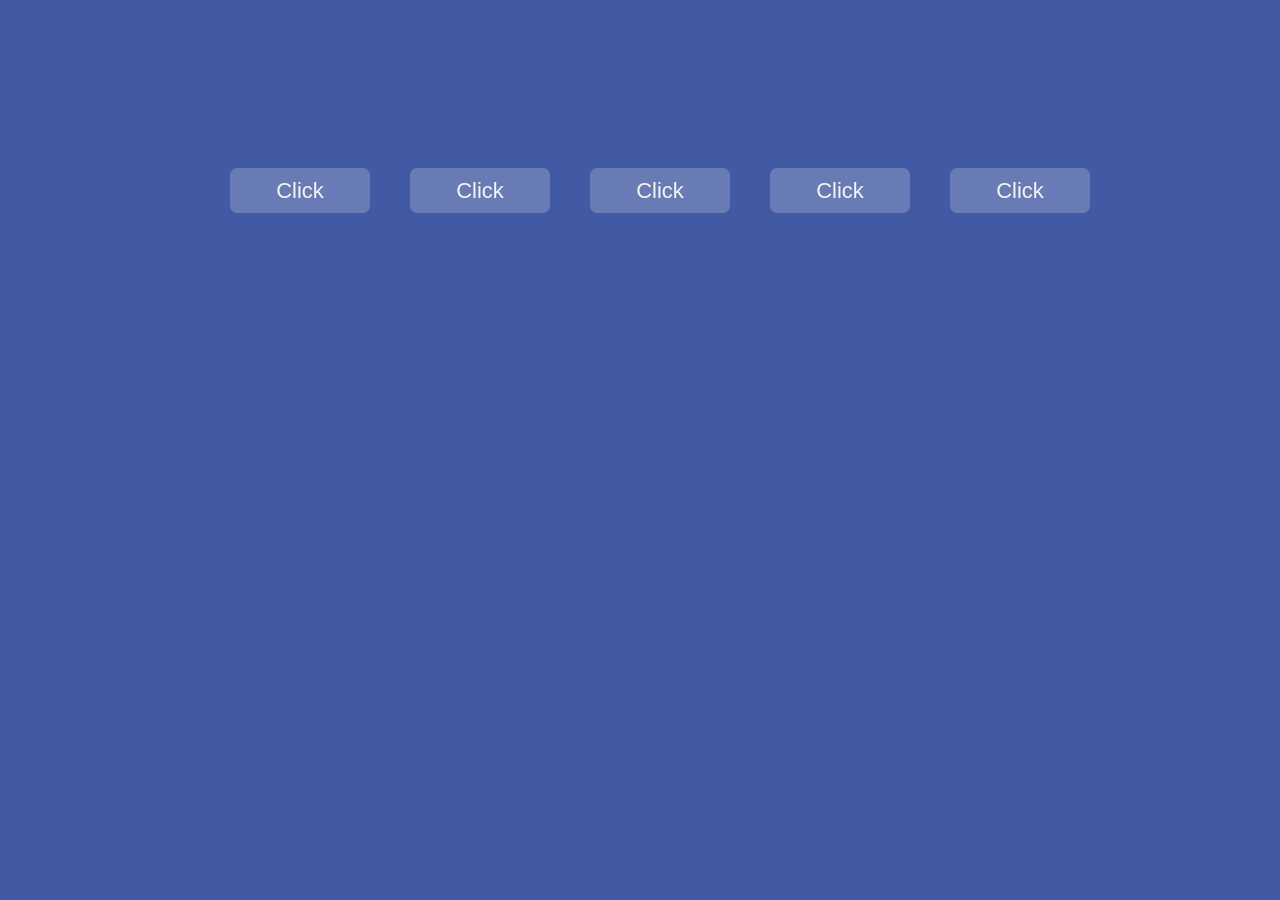
==== index.html @ a2cdbf5a "ll" ====
<!DOCTYPE html>
<html lang="en">
<head>
    <meta charset="UTF-8">
    <meta name="viewport" content="width=device-width, initial-scale=1.0">
    <title>Next</title>
    <link rel="stylesheet" href="style.css">
</head>
<body>
    
<button class="bt" id="btt">Click</button>
<button class="bt" id="btt1">Click</button>
<button class="bt"  id="btt2">Click</button>
<button class="bt"  id="btt3" >Click</button>
<button class="bt"  id="btt4">Click</button>
    <script>
      let bt=document.getElementById("btt");


      Object.assign(bt,{
        onclick:function(){
            window.location.href="https://ripen-brave-07788039.figma.site/";
        }
        
        
      })


 let bt1=document.getElementById("btt1");


      Object.assign(bt1,{
        onclick:function(){
            window.location.href="https://grant-enter-31728490.figma.site/";
        }
        
        
      })



 let bt2=document.getElementById("btt2");


      Object.assign(bt2,{
        onclick:function(){
            window.location.href="https://fizzy-tree-47741583.figma.site/#";
        }
        
        
      })

 let bt3=document.getElementById("btt3");


      Object.assign(bt3,{
        onclick:function(){
            window.location.href="in.html";
        }
        
        
      })


let bt4=document.getElementById("btt4");


      Object.assign(bt4,{
        onclick:function(){
            window.location.href="in1.html";
        }
        
        
      })
      
    </script>
</body>
</html>
---- style.css ----
body{
    background: #425aa3;
    display: flex;
    align-items: center;
    justify-content: center;
}
.bt{
    margin-top: 160px;
    padding: 10px;
    margin-left: 40px;
    width: 140px;
    height: 45px;
    border: none;
    background: #fafafa34;
    color: whitesmoke;
    font-size: 22px;
 transition: all 0.6s ease-in-out ;
    border-radius: 7px;
}


.bt:hover{
    background: whitesmoke;
    color: #425aa3;
 transition: all 0.6s ease-in-out ;
 box-shadow: -5px 10px 30px 10px #af5fa569;
}
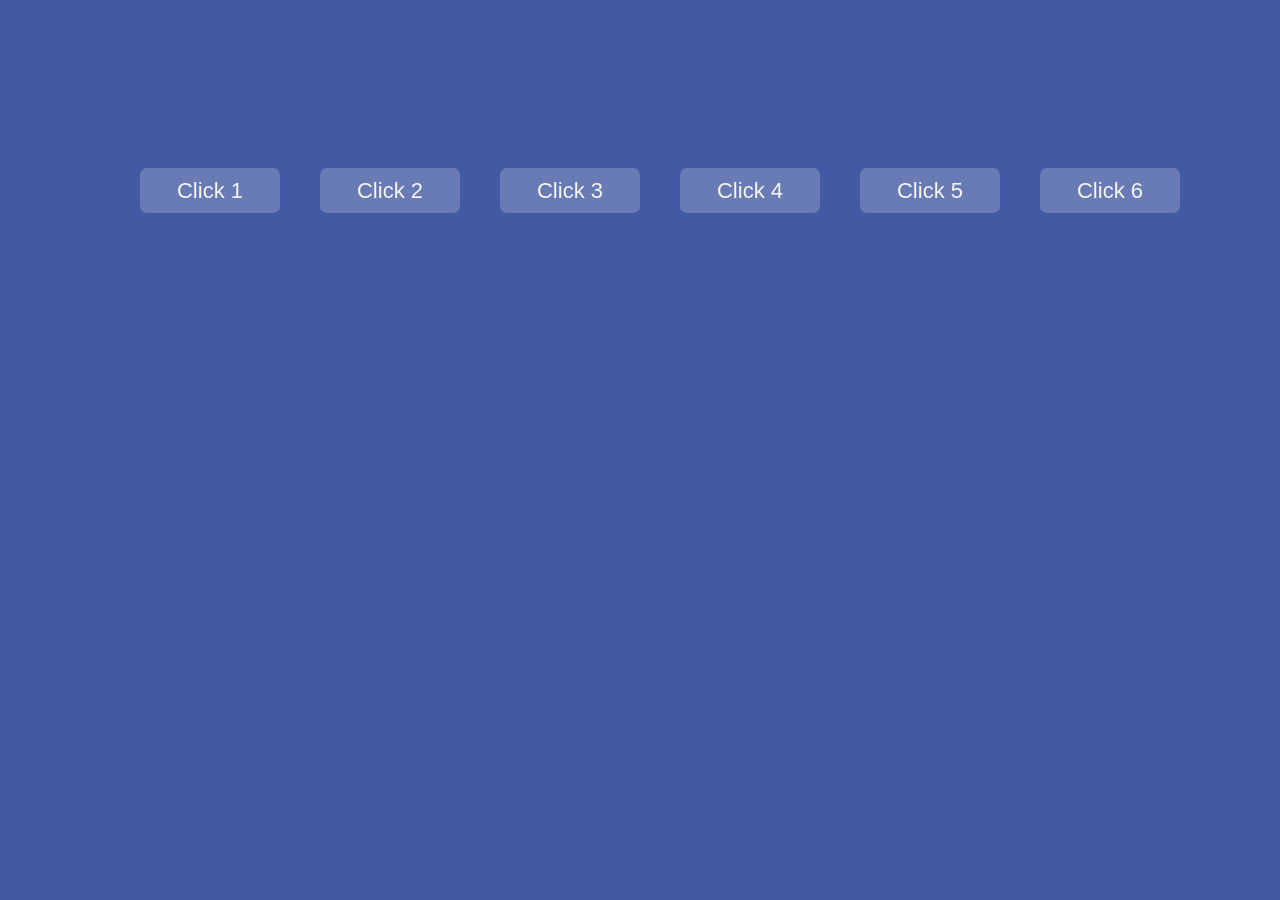
==== commit 2ddf1321: "kksds" ====
--- a/index.html
+++ b/index.html
@@ -8,12 +8,13 @@
 </head>
 <body>
     
-<button class="bt" id="btt">Click</button>
-<button class="bt" id="btt1">Click</button>
-<button class="bt"  id="btt2">Click</button>
-<button class="bt"  id="btt3" >Click</button>
-<button class="bt"  id="btt4">Click</button>
-    <script>
+<button class="bt" id="btt">Click 1</button>
+<button class="bt" id="btt1">Click 2</button>
+<button class="bt"  id="btt2">Click 3</button>
+<button class="bt"  id="btt3" >Click 4</button>
+<button class="bt"  id="btt4">Click 5</button>
+<button class="bt"  id="btt5">Click 6</button>
+    <script >
       let bt=document.getElementById("btt");
 
 
@@ -72,6 +73,19 @@
         
         
       })
+
+
+      
+let bt5=document.getElementById("btt5");
+
+
+      Object.assign(bt5,{
+        onclick:function(){
+            window.location.href="in2.html";
+        }
+        
+        
+      })
       
     </script>
 </body>
--- a/style.css
+++ b/style.css
@@ -3,6 +3,7 @@
     display: flex;
     align-items: center;
     justify-content: center;
+    flex-wrap: wrap;
 }
 .bt{
     margin-top: 160px;
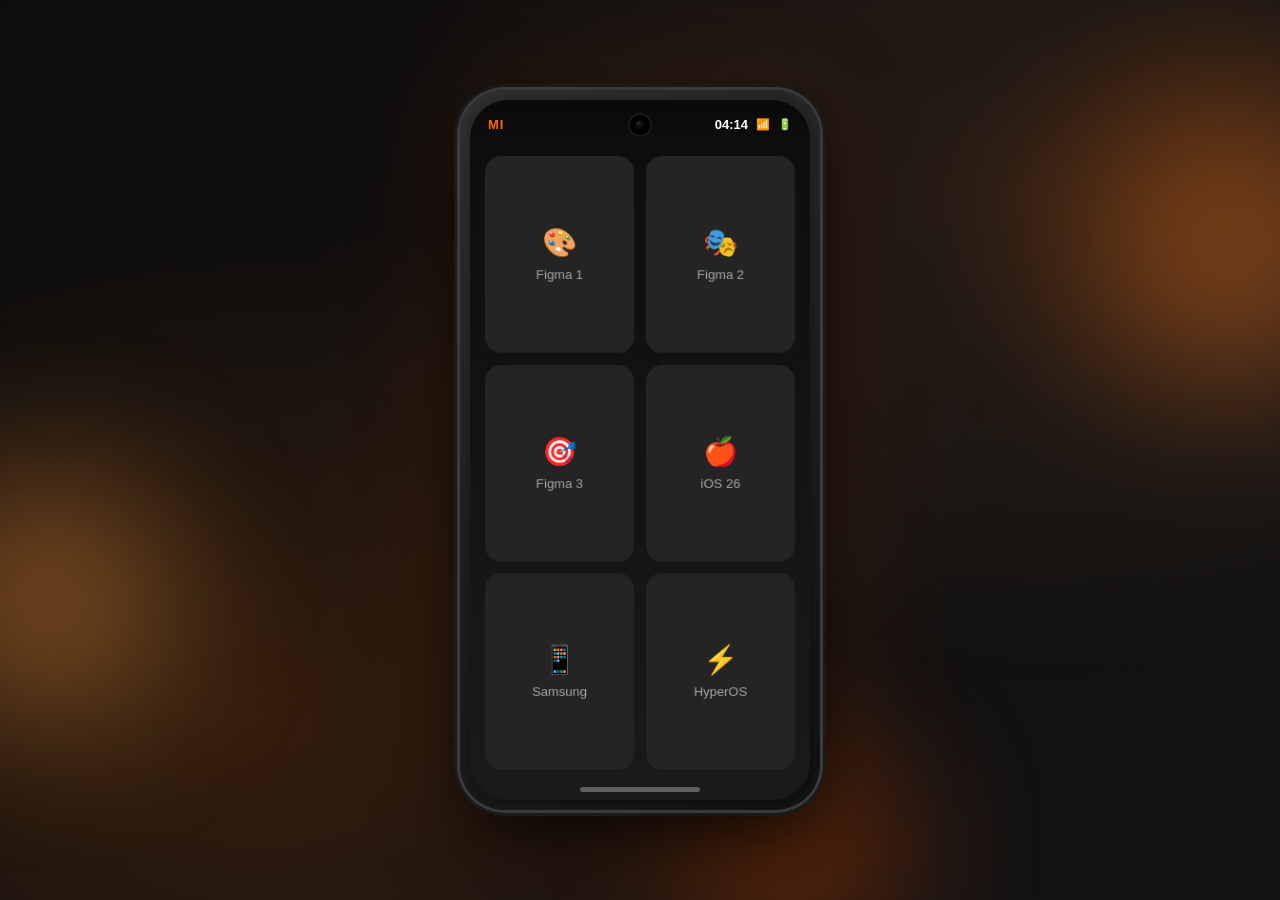
==== commit 558b92fe: "kff" ====
--- a/index.html
+++ b/index.html
@@ -2,91 +2,84 @@
 <html lang="en">
 <head>
     <meta charset="UTF-8">
-    <meta name="viewport" content="width=device-width, initial-scale=1.0">
-    <title>Next</title>
+    <meta name="viewport" content="width=device-width, initial-scale=1.0, maximum-scale=1.0, user-scalable=no">
+    <title>Xiaomi HyperOS 2.0</title>
     <link rel="stylesheet" href="style.css">
 </head>
 <body>
-    
-<button class="bt" id="btt">Click 1</button>
-<button class="bt" id="btt1">Click 2</button>
-<button class="bt"  id="btt2">Click 3</button>
-<button class="bt"  id="btt3" >Click 4</button>
-<button class="bt"  id="btt4">Click 5</button>
-<button class="bt"  id="btt5">Click 6</button>
-    <script >
-      let bt=document.getElementById("btt");
+    <!-- Xiaomi Splash Screen -->
+    <div id="xiaomiSplash" class="xiaomi-splash">
+        <div class="xiaomi-logo">
+            <svg viewBox="0 0 100 100" class="mi-logo">
+                <rect x="10" y="10" width="35" height="35" rx="8" fill="#FF6900"/>
+                <rect x="55" y="10" width="35" height="35" rx="8" fill="#FF6900"/>
+                <rect x="10" y="55" width="35" height="35" rx="8" fill="#FF6900"/>
+                <rect x="55" y="55" width="35" height="35" rx="8" fill="#FF6900"/>
+            </svg>
+        </div>
+        <div class="xiaomi-text">xiaomi</div>
+        <div class="xiaomi-tagline">HyperOS 2.0</div>
+    </div>
 
+    <!-- Xiaomi Background Orbs -->
+    <div class="xiaomi-orb orange-1"></div>
+    <div class="xiaomi-orb orange-2"></div>
+    <div class="xiaomi-orb orange-3"></div>
 
-      Object.assign(bt,{
-        onclick:function(){
-            window.location.href="https://ripen-brave-07788039.figma.site/";
-        }
+    <!-- Phone Frame -->
+    <div class="phone-frame">
+        <!-- Phone Notch -->
+        <div class="phone-notch">
+            <div class="notch-camera"></div>
+        </div>
         
-        
-      })
+        <!-- Phone Screen -->
+        <div class="phone-screen">
+            <!-- Status Bar -->
+            <div class="xiaomi-status-bar">
+                <div class="status-left">
+                    <span class="mi-brand-small">MI</span>
+                </div>
+                <div class="status-right">
+                    <span class="time" id="statusTime">12:00</span>
+                    <span class="status-icon">📶</span>
+                    <span class="status-icon">🔋</span>
+                </div>
+            </div>
 
+            <!-- Main Content -->
+            <div class="xiaomi-grid">
+            <button class="xiaomi-btn" id="btt">
+                <span class="btn-icon">🎨</span>
+                <span class="btn-text">Figma 1</span>
+            </button>
+            <button class="xiaomi-btn" id="btt1">
+                <span class="btn-icon">🎭</span>
+                <span class="btn-text">Figma 2</span>
+            </button>
+            <button class="xiaomi-btn" id="btt2">
+                <span class="btn-icon">🎯</span>
+                <span class="btn-text">Figma 3</span>
+            </button>
+            <button class="xiaomi-btn" id="btt3">
+                <span class="btn-icon">🍎</span>
+                <span class="btn-text">iOS 26</span>
+            </button>
+            <button class="xiaomi-btn" id="btt4">
+                <span class="btn-icon">📱</span>
+                <span class="btn-text">Samsung</span>
+            </button>
+            <button class="xiaomi-btn" id="btt5">
+                <span class="btn-icon">⚡</span>
+                <span class="btn-text">HyperOS</span>
+            </button>
+            </div>
+            
+            <!-- Home Indicator -->
+            <div class="xiaomi-home-indicator"></div>
+        </div>
+    </div>
 
- let bt1=document.getElementById("btt1");
-
-
-      Object.assign(bt1,{
-        onclick:function(){
-            window.location.href="https://grant-enter-31728490.figma.site/";
-        }
-        
-        
-      })
-
-
-
- let bt2=document.getElementById("btt2");
-
-
-      Object.assign(bt2,{
-        onclick:function(){
-            window.location.href="https://fizzy-tree-47741583.figma.site/#";
-        }
-        
-        
-      })
-
- let bt3=document.getElementById("btt3");
-
-
-      Object.assign(bt3,{
-        onclick:function(){
-            window.location.href="in.html";
-        }
-        
-        
-      })
-
-
-let bt4=document.getElementById("btt4");
-
-
-      Object.assign(bt4,{
-        onclick:function(){
-            window.location.href="in1.html";
-        }
-        
-        
-      })
-
-
-      
-let bt5=document.getElementById("btt5");
-
-
-      Object.assign(bt5,{
-        onclick:function(){
-            window.location.href="in2.html";
-        }
-        
-        
-      })
-      
-    </script>
+    <script src="script.js"></script>
 </body>
-</html>+</html>
--- a/style.css
+++ b/style.css
@@ -1,28 +1,493 @@
-body{
-    background: #425aa3;
+/* Xiaomi HyperOS 2.0 Design System - Xiaomi 14 Ultra Style */
+* {
+    margin: 0;
+    padding: 0;
+    box-sizing: border-box;
+    -webkit-tap-highlight-color: transparent;
+}
+
+/* Phone Frame - Xiaomi 14 Ultra Style */
+.phone-frame {
+    width: 360px;
+    height: 720px;
+    background: linear-gradient(145deg, #2a2a2a, #1a1a1a, #0d0d0d);
+    border-radius: 45px;
+    padding: 10px;
+    margin: 10px auto;
+    box-shadow: 
+        0 0 0 3px #3a3a3a,
+        0 0 0 6px #1a1a1a,
+        0 25px 80px rgba(0, 0, 0, 0.9),
+        0 0 120px rgba(255, 105, 0, 0.15),
+        inset 0 0 20px rgba(255, 255, 255, 0.05);
+    position: relative;
+    animation: phoneIn 0.8s var(--spring-bounce) 2.5s both;
+}
+
+@keyframes phoneIn {
+    0% {
+        opacity: 0;
+        transform: scale(0.8) translateY(50px);
+    }
+    100% {
+        opacity: 1;
+        transform: scale(1) translateY(0);
+    }
+}
+
+/* Phone Notch - Xiaomi 14 Ultra Punch Hole Style */
+.phone-notch {
+    position: absolute;
+    top: 25px;
+    left: 50%;
+    transform: translateX(-50%);
+    width: 20px;
+    height: 20px;
+    background: #000;
+    border-radius: 50%;
+    z-index: 100;
     display: flex;
     align-items: center;
     justify-content: center;
-    flex-wrap: wrap;
-}
-.bt{
-    margin-top: 160px;
-    padding: 10px;
-    margin-left: 40px;
-    width: 140px;
-    height: 45px;
+    box-shadow: 
+        0 0 0 2px #1a1a1a,
+        inset 0 0 4px rgba(0, 0, 0, 0.8);
+}
+
+.notch-camera {
+    width: 8px;
+    height: 8px;
+    background: radial-gradient(circle at 30% 30%, #2a2a2a 0%, #000 70%);
+    border-radius: 50%;
+    box-shadow: inset 0 0 2px rgba(255, 255, 255, 0.1);
+}
+
+/* Phone Screen */
+.phone-screen {
+    width: 100%;
+    height: 100%;
+    background: linear-gradient(180deg, #0d0d0d 0%, #1a1a1a 100%);
+    border-radius: 38px;
+    overflow: hidden;
+    position: relative;
+    display: flex;
+    flex-direction: column;
+}
+
+/* Xiaomi Status Bar */
+.xiaomi-status-bar {
+    display: flex;
+    justify-content: space-between;
+    align-items: center;
+    padding: 12px 18px 8px;
+    padding-top: 15px;
+    background: linear-gradient(180deg, rgba(0,0,0,0.3) 0%, transparent 100%);
+}
+
+.status-left .mi-brand-small {
+    font-size: 13px;
+    font-weight: 700;
+    color: var(--xiaomi-orange);
+    letter-spacing: 1px;
+}
+
+.status-center {
+    flex: 1;
+    display: flex;
+    justify-content: center;
+}
+
+.status-right {
+    display: flex;
+    align-items: center;
+    gap: 8px;
+}
+
+.status-right .time {
+    font-size: 13px;
+    font-weight: 600;
+    color: var(--xiaomi-text);
+}
+
+.status-icon {
+    font-size: 11px;
+}
+
+/* Home Indicator */
+.xiaomi-home-indicator {
+    position: absolute;
+    bottom: 8px;
+    left: 50%;
+    transform: translateX(-50%);
+    width: 120px;
+    height: 5px;
+    background: rgba(255, 255, 255, 0.3);
+    border-radius: 3px;
+}
+
+/* Body Background */
+body {
+    min-height: 100vh;
+    display: flex;
+    align-items: center;
+    justify-content: center;
+    background: linear-gradient(135deg, #0a0a0a 0%, #1a1a1a 50%, #0a0a0a 100%);
+    padding: 20px;
+}
+
+:root {
+    --xiaomi-orange: #FF6900;
+    --xiaomi-orange-light: #FF8A3D;
+    --xiaomi-dark: #0D0D0D;
+    --xiaomi-gray: #1A1A1A;
+    --xiaomi-card: #242424;
+    --xiaomi-text: #FFFFFF;
+    --xiaomi-text-secondary: rgba(255, 255, 255, 0.6);
+    --spring-smooth: cubic-bezier(0.4, 0.0, 0.2, 1);
+    --spring-bounce: cubic-bezier(0.34, 1.56, 0.64, 1);
+}
+
+html {
+    scroll-behavior: smooth;
+}
+
+body {
+    font-family: -apple-system, BlinkMacSystemFont, 'Segoe UI', Roboto, 'MiSans', sans-serif;
+    background: linear-gradient(135deg, #0D0D0D 0%, #1A1A1A 50%, #0D0D0D 100%);
+    background-size: 400% 400%;
+    animation: xiaomiGradient 15s ease infinite;
+    min-height: 100vh;
+    color: var(--xiaomi-text);
+    overflow-x: hidden;
+    position: relative;
+}
+
+/* Xiaomi Phone Body Animation */
+body::before {
+    content: '';
+    position: fixed;
+    top: 0;
+    left: 0;
+    width: 100%;
+    height: 100%;
+    background: 
+        radial-gradient(ellipse at 20% 80%, rgba(255, 105, 0, 0.15) 0%, transparent 50%),
+        radial-gradient(ellipse at 80% 20%, rgba(255, 138, 61, 0.1) 0%, transparent 50%),
+        radial-gradient(ellipse at 50% 50%, rgba(255, 105, 0, 0.05) 0%, transparent 40%);
+    pointer-events: none;
+    z-index: -1;
+    animation: xiaomiBgPulse 6s ease-in-out infinite;
+}
+
+/* Xiaomi Floating Orbs */
+.xiaomi-orb {
+    position: fixed;
+    border-radius: 50%;
+    filter: blur(80px);
+    opacity: 0.4;
+    pointer-events: none;
+    z-index: -1;
+}
+
+.xiaomi-orb.orange-1 {
+    width: 300px;
+    height: 300px;
+    background: linear-gradient(135deg, #FF6900, #FF8A3D);
+    top: 10%;
+    right: -100px;
+    animation: xiaomiFloat1 18s ease-in-out infinite;
+}
+
+.xiaomi-orb.orange-2 {
+    width: 250px;
+    height: 250px;
+    background: linear-gradient(135deg, #FF8A3D, #FFB347);
+    bottom: 20%;
+    left: -80px;
+    animation: xiaomiFloat2 22s ease-in-out infinite;
+}
+
+.xiaomi-orb.orange-3 {
+    width: 200px;
+    height: 200px;
+    background: linear-gradient(135deg, #FF6900, #FF4500);
+    bottom: -50px;
+    right: 30%;
+    animation: xiaomiFloat3 16s ease-in-out infinite;
+}
+
+/* Xiaomi Body Animations */
+@keyframes xiaomiGradient {
+    0% { background-position: 0% 50%; }
+    50% { background-position: 100% 50%; }
+    100% { background-position: 0% 50%; }
+}
+
+@keyframes xiaomiBgPulse {
+    0%, 100% { opacity: 0.6; transform: scale(1); }
+    50% { opacity: 1; transform: scale(1.05); }
+}
+
+/* Remove old body styles that conflict */
+body {
+    font-family: -apple-system, BlinkMacSystemFont, 'Segoe UI', Roboto, 'MiSans', sans-serif;
+    min-height: 100vh;
+    color: var(--xiaomi-text);
+    overflow-x: hidden;
+    position: relative;
+}
+
+@keyframes xiaomiFloat1 {
+    0%, 100% { transform: translate(0, 0) scale(1); }
+    25% { transform: translate(-40px, 30px) scale(1.1); }
+    50% { transform: translate(-20px, 60px) scale(0.9); }
+    75% { transform: translate(20px, 30px) scale(1.05); }
+}
+
+@keyframes xiaomiFloat2 {
+    0%, 100% { transform: translate(0, 0) scale(1); }
+    33% { transform: translate(50px, -40px) scale(1.15); }
+    66% { transform: translate(-30px, 20px) scale(0.95); }
+}
+
+@keyframes xiaomiFloat3 {
+    0%, 100% { transform: translate(0, 0) scale(1); }
+    50% { transform: translate(-40px, -50px) scale(1.1); }
+}
+
+/* Xiaomi Splash Screen */
+.xiaomi-splash {
+    position: fixed;
+    inset: 0;
+    background: var(--xiaomi-dark);
+    display: flex;
+    flex-direction: column;
+    align-items: center;
+    justify-content: center;
+    z-index: 10000;
+    animation: splashFadeOut 0.6s var(--spring-smooth) 2s forwards;
+}
+
+.xiaomi-logo {
+    width: 100px;
+    height: 100px;
+    animation: 
+        miLogoIn 0.5s var(--spring-bounce) 0.1s both,
+        miLogoPulse 1.5s ease-in-out 0.6s infinite;
+}
+
+.mi-logo {
+    width: 100%;
+    height: 100%;
+    filter: drop-shadow(0 0 30px rgba(255, 105, 0, 0.5));
+}
+
+.xiaomi-text {
+    font-size: 42px;
+    font-weight: 500;
+    margin-top: 24px;
+    letter-spacing: 2px;
+    animation: miTextIn 0.4s var(--spring-smooth) 0.4s both;
+}
+
+.xiaomi-tagline {
+    font-size: 16px;
+    color: var(--xiaomi-text-secondary);
+    margin-top: 8px;
+    letter-spacing: 4px;
+    animation: miTextIn 0.4s var(--spring-smooth) 0.6s both;
+}
+
+/* Splash Animations */
+@keyframes miLogoIn {
+    0% {
+        opacity: 0;
+        transform: scale(0.5) rotate(-15deg);
+    }
+    60% {
+        transform: scale(1.1) rotate(3deg);
+    }
+    100% {
+        opacity: 1;
+        transform: scale(1) rotate(0deg);
+    }
+}
+
+@keyframes miLogoPulse {
+    0%, 100% {
+        transform: scale(1);
+        filter: drop-shadow(0 0 30px rgba(255, 105, 0, 0.5));
+    }
+    50% {
+        transform: scale(1.05);
+        filter: drop-shadow(0 0 50px rgba(255, 105, 0, 0.8));
+    }
+}
+
+@keyframes miTextIn {
+    0% {
+        opacity: 0;
+        transform: translateY(20px);
+    }
+    100% {
+        opacity: 1;
+        transform: translateY(0);
+    }
+}
+
+@keyframes splashFadeOut {
+    0% {
+        opacity: 1;
+        transform: scale(1);
+    }
+    100% {
+        opacity: 0;
+        transform: scale(1.1);
+        visibility: hidden;
+        pointer-events: none;
+    }
+}
+
+/* Main Container - Now inside phone */
+.xiaomi-container {
+    display: none;
+}
+
+/* Header */
+.xiaomi-header {
+    display: flex;
+    justify-content: space-between;
+    align-items: center;
+    padding: 16px 8px;
+    margin-bottom: 32px;
+    animation: headerIn 0.4s var(--spring-smooth) 2.4s both;
+}
+
+@keyframes headerIn {
+    0% { opacity: 0; transform: translateY(-20px); }
+    100% { opacity: 1; transform: translateY(0); }
+}
+
+.mi-brand {
+    font-size: 24px;
+    font-weight: 700;
+    color: var(--xiaomi-orange);
+    letter-spacing: 1px;
+}
+
+.time {
+    font-size: 16px;
+    font-weight: 500;
+    color: var(--xiaomi-text-secondary);
+    font-variant-numeric: tabular-nums;
+}
+
+/* Button Grid */
+.xiaomi-grid {
+    display: grid;
+    grid-template-columns: repeat(2, 1fr);
+    gap: 12px;
+    padding: 15px;
+    padding-bottom: 30px;
+    flex: 1;
+    overflow-y: auto;
+}
+
+/* Xiaomi Buttons */
+.xiaomi-btn {
+    display: flex;
+    flex-direction: column;
+    align-items: center;
+    justify-content: center;
+    gap: 8px;
+    padding: 20px 10px;
+    background: var(--xiaomi-card);
     border: none;
-    background: #fafafa34;
-    color: whitesmoke;
-    font-size: 22px;
- transition: all 0.6s ease-in-out ;
-    border-radius: 7px;
-}
-
-
-.bt:hover{
-    background: whitesmoke;
-    color: #425aa3;
- transition: all 0.6s ease-in-out ;
- box-shadow: -5px 10px 30px 10px #af5fa569;
-}+    border-radius: 16px;
+    color: var(--xiaomi-text);
+    cursor: pointer;
+    transition: all 0.35s var(--spring-bounce);
+    animation: btnIn 0.4s var(--spring-bounce) both;
+    will-change: transform;
+    min-height: 100px;
+}
+
+.xiaomi-btn:nth-child(1) { animation-delay: 2.4s; }
+.xiaomi-btn:nth-child(2) { animation-delay: 2.5s; }
+.xiaomi-btn:nth-child(3) { animation-delay: 2.6s; }
+.xiaomi-btn:nth-child(4) { animation-delay: 2.7s; }
+.xiaomi-btn:nth-child(5) { animation-delay: 2.8s; }
+.xiaomi-btn:nth-child(6) { animation-delay: 2.9s; }
+
+@keyframes btnIn {
+    0% {
+        opacity: 0;
+        transform: scale(0.8) translateY(20px);
+    }
+    60% {
+        transform: scale(1.05) translateY(-5px);
+    }
+    100% {
+        opacity: 1;
+        transform: scale(1) translateY(0);
+    }
+}
+
+.xiaomi-btn:hover {
+    transform: translateY(-4px) scale(1.02);
+    background: linear-gradient(135deg, var(--xiaomi-card), rgba(255, 105, 0, 0.1));
+    box-shadow: 
+        0 12px 30px rgba(0, 0, 0, 0.4),
+        0 0 20px rgba(255, 105, 0, 0.2);
+}
+
+.xiaomi-btn:active {
+    transform: scale(0.95);
+}
+
+.btn-icon {
+    font-size: 28px;
+    transition: transform 0.3s var(--spring-smooth);
+}
+
+.xiaomi-btn:hover .btn-icon {
+    transform: scale(1.15);
+}
+
+.btn-text {
+    font-size: 13px;
+    font-weight: 500;
+    color: var(--xiaomi-text-secondary);
+    transition: color 0.3s ease;
+    white-space: nowrap;
+}
+
+.xiaomi-btn:hover .btn-text {
+    color: var(--xiaomi-text);
+}
+
+/* Scrollbar */
+::-webkit-scrollbar {
+    width: 0;
+    height: 0;
+}
+
+/* Responsive */
+@media (max-width: 400px) {
+    .xiaomi-grid {
+        grid-template-columns: repeat(2, 1fr);
+        gap: 12px;
+    }
+    
+    .xiaomi-btn {
+        padding: 24px 16px;
+    }
+    
+    .btn-icon {
+        font-size: 28px;
+    }
+    
+    .btn-text {
+        font-size: 13px;
+    }
+}
